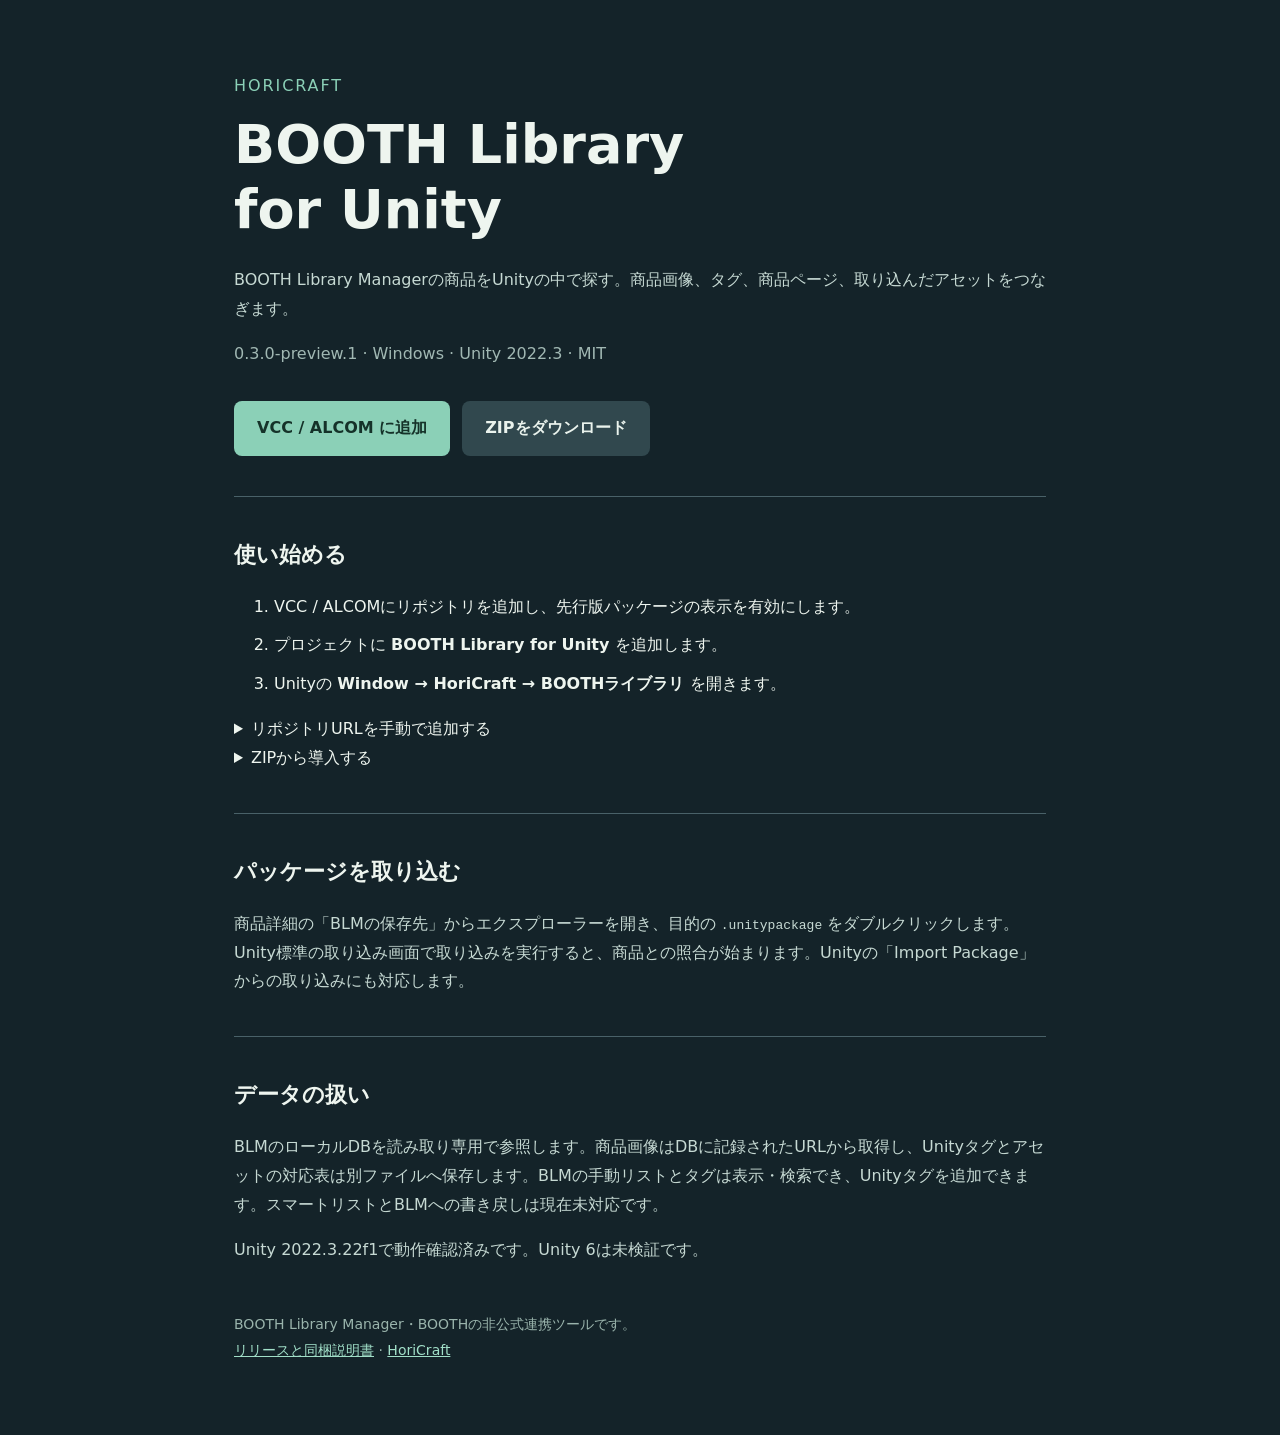
==== site/booth-library-unity/index.html @ c7d90e5e "Add BOOTH Library for Unity preview listing" ====
<!doctype html>
<html lang="ja">
<meta charset="utf-8">
<meta name="viewport" content="width=device-width, initial-scale=1">
<title>BOOTH Library for Unity | HoriCraft</title>
<style>
*{box-sizing:border-box}body{margin:0;background:#142329;color:#eef5ef;font-family:system-ui,"Yu Gothic UI",sans-serif;line-height:1.8}main{max-width:860px;margin:auto;padding:72px 24px}h1{font-size:clamp(32px,7vw,54px);line-height:1.2;margin:12px 0 24px}p{color:#c6d9d3}.brand{color:#8bd0b7;letter-spacing:.12em}.actions{display:flex;flex-wrap:wrap;gap:12px;margin:32px 0}.button{padding:13px 23px;border-radius:8px;color:#153229;background:#8bd0b7;text-decoration:none;font-weight:700}.secondary{color:#eaf3ed;background:#31484e}section{margin-top:40px;padding-top:20px;border-top:1px solid #496168}h2{font-size:22px}a{color:#a1dfc8}code{overflow-wrap:anywhere}li{margin:10px 0}.version{font-size:16px;color:#a1b8b3}footer{margin-top:48px;color:#9ab4ac;font-size:14px}
</style>
<main>
<div class="brand">HORICRAFT</div>
<h1>BOOTH Library<br>for Unity</h1>
<p>BOOTH Library Managerの商品をUnityの中で探す。商品画像、タグ、商品ページ、取り込んだアセットをつなぎます。</p>
<div class="version">0.3.0-preview.1 · Windows · Unity 2022.3 · MIT</div>
<div class="actions">
<a class="button" href="vcc://vpm/addRepo?url=https%3A%2F%2Fhoricraft.github.io%2Fvpm%2Fbooth-library-unity%2Findex.json">VCC / ALCOM に追加</a>
<a class="button secondary" href="https://github.com/HoriCraft/vpm/releases/download/booth-library-unity-v0.3.0-preview.1/com.horicraft.booth-library-unity-0.3.0-preview.1.zip">ZIPをダウンロード</a>
</div>
<section><h2>使い始める</h2>
<ol><li>VCC / ALCOMにリポジトリを追加し、先行版パッケージの表示を有効にします。</li><li>プロジェクトに <b>BOOTH Library for Unity</b> を追加します。</li><li>Unityの <b>Window → HoriCraft → BOOTHライブラリ</b> を開きます。</li></ol>
<details><summary>リポジトリURLを手動で追加する</summary><p><code>https://horicraft.github.io/vpm/booth-library-unity/index.json</code></p></details>
<details><summary>ZIPから導入する</summary><p>ZIPを展開し、中身をプロジェクトの <code>Packages/com.horicraft.booth-library-unity/</code> に置きます。<code>package.json</code> がこのフォルダーの直下にある状態にしてください。</p></details></section>
<section><h2>パッケージを取り込む</h2><p>商品詳細の「BLMの保存先」からエクスプローラーを開き、目的の <code>.unitypackage</code> をダブルクリックします。Unity標準の取り込み画面で取り込みを実行すると、商品との照合が始まります。Unityの「Import Package」からの取り込みにも対応します。</p></section>
<section><h2>データの扱い</h2><p>BLMのローカルDBを読み取り専用で参照します。商品画像はDBに記録されたURLから取得し、Unityタグとアセットの対応表は別ファイルへ保存します。BLMの手動リストとタグは表示・検索でき、Unityタグを追加できます。スマートリストとBLMへの書き戻しは現在未対応です。</p><p>Unity 2022.3.22f1で動作確認済みです。Unity 6は未検証です。</p></section>
<footer>BOOTH Library Manager・BOOTHの非公式連携ツールです。<br><a href="https://github.com/HoriCraft/vpm/releases/tag/booth-library-unity-v0.3.0-preview.1">リリースと同梱説明書</a> · <a href="https://horicraft.booth.pm/">HoriCraft</a></footer>
</main>
</html>
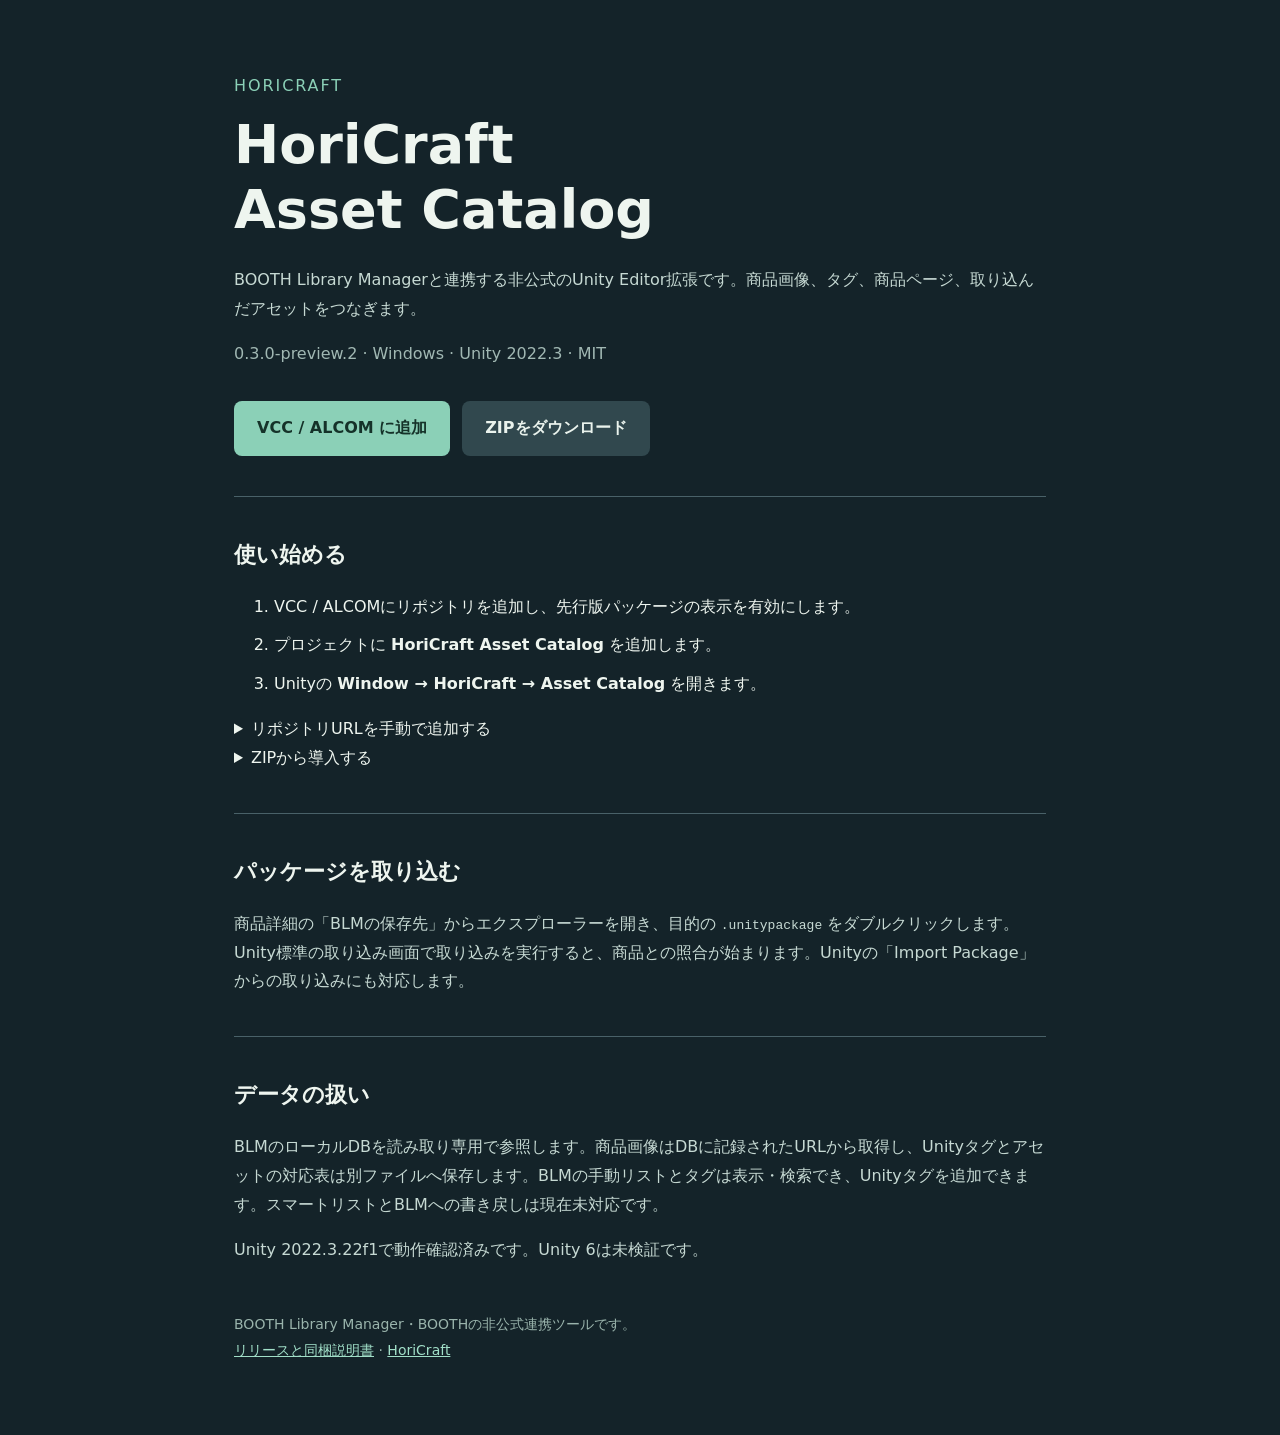
==== commit 20d370a5: "Rename tool to HoriCraft Asset Catalog" ====
--- a/site/booth-library-unity/index.html
+++ b/site/booth-library-unity/index.html
@@ -2,25 +2,25 @@
 <html lang="ja">
 <meta charset="utf-8">
 <meta name="viewport" content="width=device-width, initial-scale=1">
-<title>BOOTH Library for Unity | HoriCraft</title>
+<title>HoriCraft Asset Catalog | HoriCraft</title>
 <style>
 *{box-sizing:border-box}body{margin:0;background:#142329;color:#eef5ef;font-family:system-ui,"Yu Gothic UI",sans-serif;line-height:1.8}main{max-width:860px;margin:auto;padding:72px 24px}h1{font-size:clamp(32px,7vw,54px);line-height:1.2;margin:12px 0 24px}p{color:#c6d9d3}.brand{color:#8bd0b7;letter-spacing:.12em}.actions{display:flex;flex-wrap:wrap;gap:12px;margin:32px 0}.button{padding:13px 23px;border-radius:8px;color:#153229;background:#8bd0b7;text-decoration:none;font-weight:700}.secondary{color:#eaf3ed;background:#31484e}section{margin-top:40px;padding-top:20px;border-top:1px solid #496168}h2{font-size:22px}a{color:#a1dfc8}code{overflow-wrap:anywhere}li{margin:10px 0}.version{font-size:16px;color:#a1b8b3}footer{margin-top:48px;color:#9ab4ac;font-size:14px}
 </style>
 <main>
 <div class="brand">HORICRAFT</div>
-<h1>BOOTH Library<br>for Unity</h1>
-<p>BOOTH Library Managerの商品をUnityの中で探す。商品画像、タグ、商品ページ、取り込んだアセットをつなぎます。</p>
-<div class="version">0.3.0-preview.1 · Windows · Unity 2022.3 · MIT</div>
+<h1>HoriCraft<br>Asset Catalog</h1>
+<p>BOOTH Library Managerと連携する非公式のUnity Editor拡張です。商品画像、タグ、商品ページ、取り込んだアセットをつなぎます。</p>
+<div class="version">0.3.0-preview.2 · Windows · Unity 2022.3 · MIT</div>
 <div class="actions">
 <a class="button" href="vcc://vpm/addRepo?url=https%3A%2F%2Fhoricraft.github.io%2Fvpm%2Fbooth-library-unity%2Findex.json">VCC / ALCOM に追加</a>
-<a class="button secondary" href="https://github.com/HoriCraft/vpm/releases/download/booth-library-unity-v0.3.0-preview.1/com.horicraft.booth-library-unity-0.3.0-preview.1.zip">ZIPをダウンロード</a>
+<a class="button secondary" href="https://github.com/HoriCraft/vpm/releases/download/booth-library-unity-v0.3.0-preview.2/com.horicraft.booth-library-unity-0.3.0-preview.2.zip">ZIPをダウンロード</a>
 </div>
 <section><h2>使い始める</h2>
-<ol><li>VCC / ALCOMにリポジトリを追加し、先行版パッケージの表示を有効にします。</li><li>プロジェクトに <b>BOOTH Library for Unity</b> を追加します。</li><li>Unityの <b>Window → HoriCraft → BOOTHライブラリ</b> を開きます。</li></ol>
+<ol><li>VCC / ALCOMにリポジトリを追加し、先行版パッケージの表示を有効にします。</li><li>プロジェクトに <b>HoriCraft Asset Catalog</b> を追加します。</li><li>Unityの <b>Window → HoriCraft → Asset Catalog</b> を開きます。</li></ol>
 <details><summary>リポジトリURLを手動で追加する</summary><p><code>https://horicraft.github.io/vpm/booth-library-unity/index.json</code></p></details>
 <details><summary>ZIPから導入する</summary><p>ZIPを展開し、中身をプロジェクトの <code>Packages/com.horicraft.booth-library-unity/</code> に置きます。<code>package.json</code> がこのフォルダーの直下にある状態にしてください。</p></details></section>
 <section><h2>パッケージを取り込む</h2><p>商品詳細の「BLMの保存先」からエクスプローラーを開き、目的の <code>.unitypackage</code> をダブルクリックします。Unity標準の取り込み画面で取り込みを実行すると、商品との照合が始まります。Unityの「Import Package」からの取り込みにも対応します。</p></section>
 <section><h2>データの扱い</h2><p>BLMのローカルDBを読み取り専用で参照します。商品画像はDBに記録されたURLから取得し、Unityタグとアセットの対応表は別ファイルへ保存します。BLMの手動リストとタグは表示・検索でき、Unityタグを追加できます。スマートリストとBLMへの書き戻しは現在未対応です。</p><p>Unity 2022.3.22f1で動作確認済みです。Unity 6は未検証です。</p></section>
-<footer>BOOTH Library Manager・BOOTHの非公式連携ツールです。<br><a href="https://github.com/HoriCraft/vpm/releases/tag/booth-library-unity-v0.3.0-preview.1">リリースと同梱説明書</a> · <a href="https://horicraft.booth.pm/">HoriCraft</a></footer>
+<footer>BOOTH Library Manager・BOOTHの非公式連携ツールです。<br><a href="https://github.com/HoriCraft/vpm/releases/tag/booth-library-unity-v0.3.0-preview.2">リリースと同梱説明書</a> · <a href="https://horicraft.booth.pm/">HoriCraft</a></footer>
 </main>
 </html>
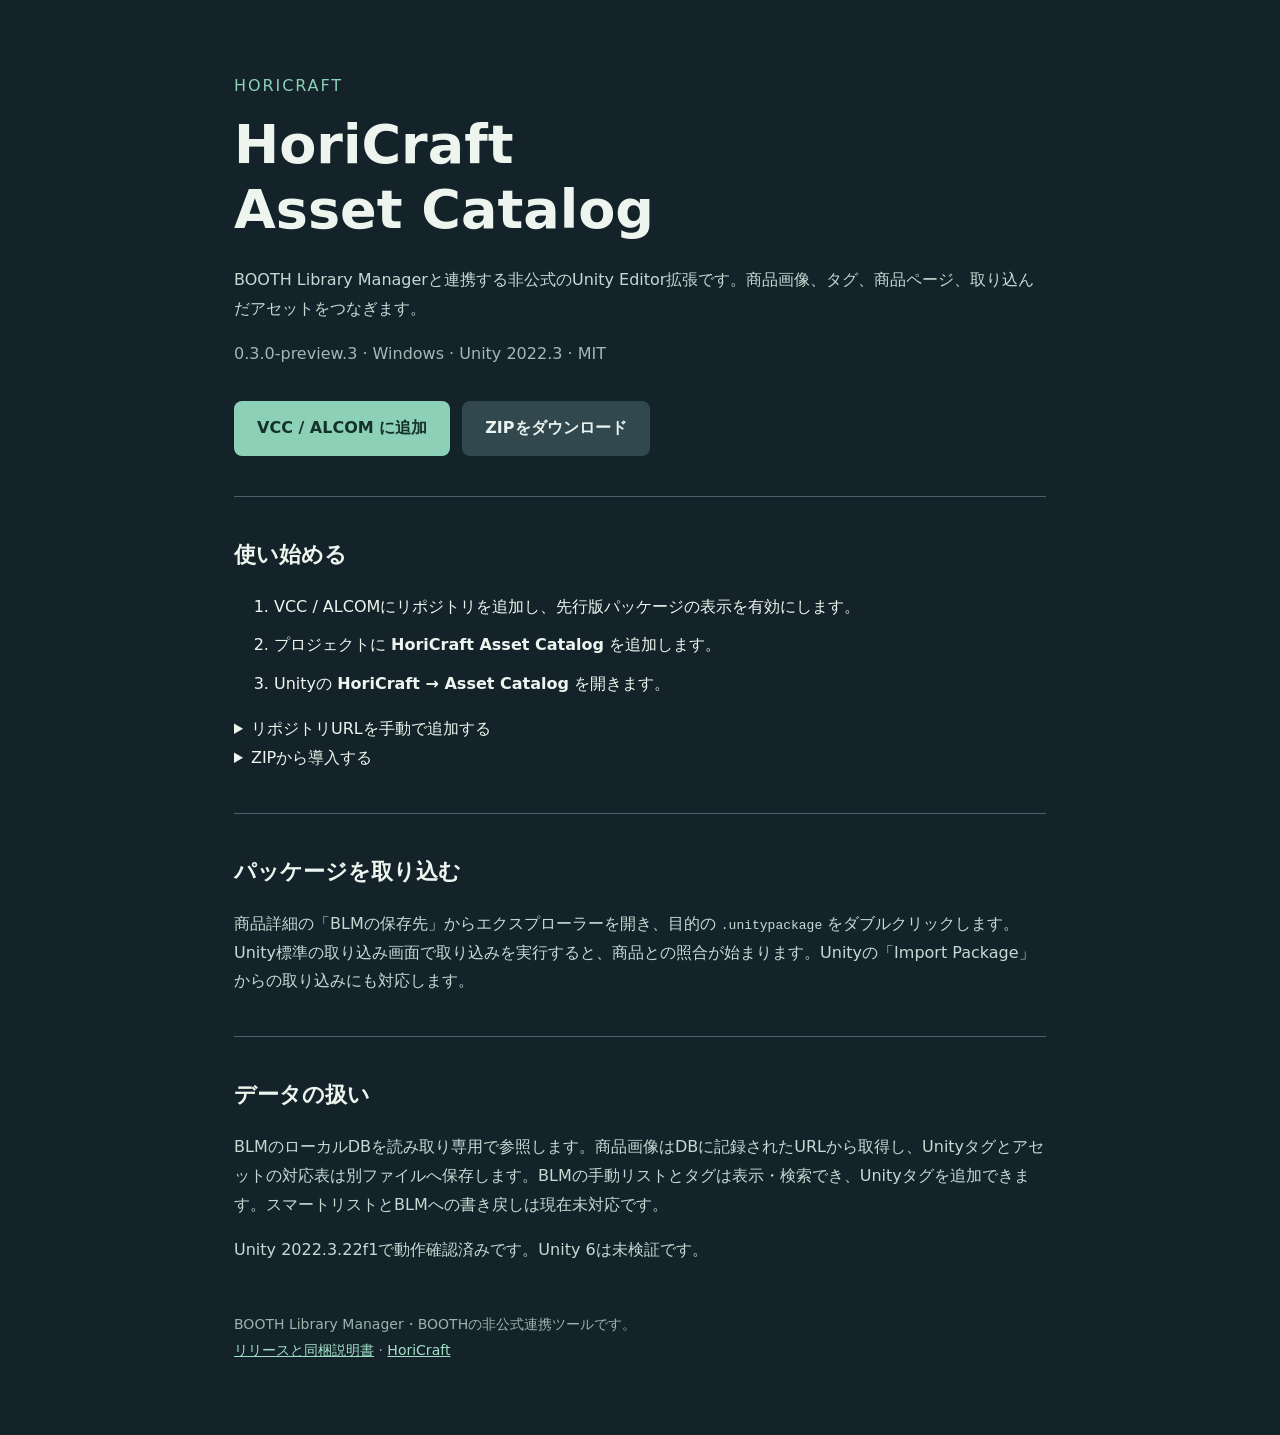
==== commit b00a1e57: "Add direct HoriCraft menu entry for Asset Catalog" ====
--- a/site/booth-library-unity/index.html
+++ b/site/booth-library-unity/index.html
@@ -10,17 +10,17 @@
 <div class="brand">HORICRAFT</div>
 <h1>HoriCraft<br>Asset Catalog</h1>
 <p>BOOTH Library Managerと連携する非公式のUnity Editor拡張です。商品画像、タグ、商品ページ、取り込んだアセットをつなぎます。</p>
-<div class="version">0.3.0-preview.2 · Windows · Unity 2022.3 · MIT</div>
+<div class="version">0.3.0-preview.3 · Windows · Unity 2022.3 · MIT</div>
 <div class="actions">
 <a class="button" href="vcc://vpm/addRepo?url=https%3A%2F%2Fhoricraft.github.io%2Fvpm%2Fbooth-library-unity%2Findex.json">VCC / ALCOM に追加</a>
-<a class="button secondary" href="https://github.com/HoriCraft/vpm/releases/download/booth-library-unity-v0.3.0-preview.2/com.horicraft.booth-library-unity-0.3.0-preview.2.zip">ZIPをダウンロード</a>
+<a class="button secondary" href="https://github.com/HoriCraft/vpm/releases/download/booth-library-unity-v0.3.0-preview.3/com.horicraft.booth-library-unity-0.3.0-preview.3.zip">ZIPをダウンロード</a>
 </div>
 <section><h2>使い始める</h2>
-<ol><li>VCC / ALCOMにリポジトリを追加し、先行版パッケージの表示を有効にします。</li><li>プロジェクトに <b>HoriCraft Asset Catalog</b> を追加します。</li><li>Unityの <b>Window → HoriCraft → Asset Catalog</b> を開きます。</li></ol>
+<ol><li>VCC / ALCOMにリポジトリを追加し、先行版パッケージの表示を有効にします。</li><li>プロジェクトに <b>HoriCraft Asset Catalog</b> を追加します。</li><li>Unityの <b>HoriCraft → Asset Catalog</b> を開きます。</li></ol>
 <details><summary>リポジトリURLを手動で追加する</summary><p><code>https://horicraft.github.io/vpm/booth-library-unity/index.json</code></p></details>
 <details><summary>ZIPから導入する</summary><p>ZIPを展開し、中身をプロジェクトの <code>Packages/com.horicraft.booth-library-unity/</code> に置きます。<code>package.json</code> がこのフォルダーの直下にある状態にしてください。</p></details></section>
 <section><h2>パッケージを取り込む</h2><p>商品詳細の「BLMの保存先」からエクスプローラーを開き、目的の <code>.unitypackage</code> をダブルクリックします。Unity標準の取り込み画面で取り込みを実行すると、商品との照合が始まります。Unityの「Import Package」からの取り込みにも対応します。</p></section>
 <section><h2>データの扱い</h2><p>BLMのローカルDBを読み取り専用で参照します。商品画像はDBに記録されたURLから取得し、Unityタグとアセットの対応表は別ファイルへ保存します。BLMの手動リストとタグは表示・検索でき、Unityタグを追加できます。スマートリストとBLMへの書き戻しは現在未対応です。</p><p>Unity 2022.3.22f1で動作確認済みです。Unity 6は未検証です。</p></section>
-<footer>BOOTH Library Manager・BOOTHの非公式連携ツールです。<br><a href="https://github.com/HoriCraft/vpm/releases/tag/booth-library-unity-v0.3.0-preview.2">リリースと同梱説明書</a> · <a href="https://horicraft.booth.pm/">HoriCraft</a></footer>
+<footer>BOOTH Library Manager・BOOTHの非公式連携ツールです。<br><a href="https://github.com/HoriCraft/vpm/releases/tag/booth-library-unity-v0.3.0-preview.3">リリースと同梱説明書</a> · <a href="https://horicraft.booth.pm/">HoriCraft</a></footer>
 </main>
 </html>
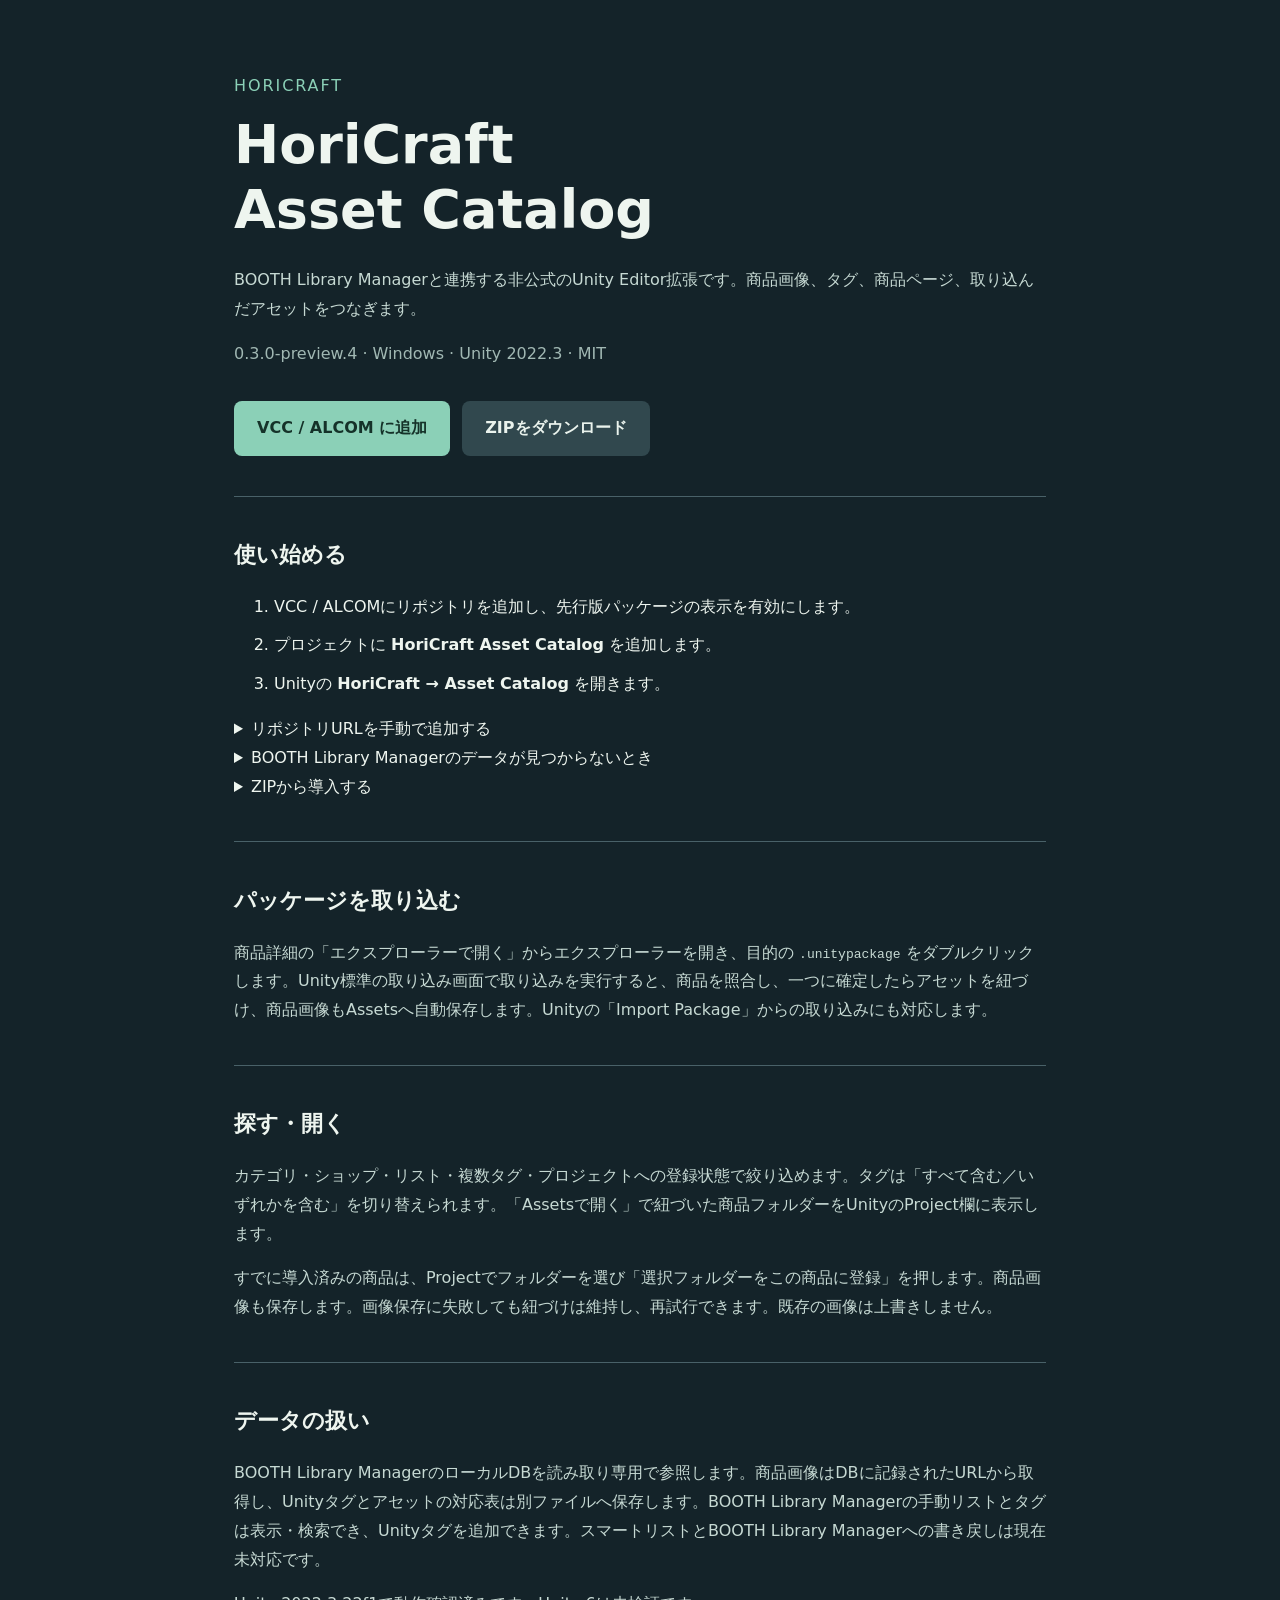
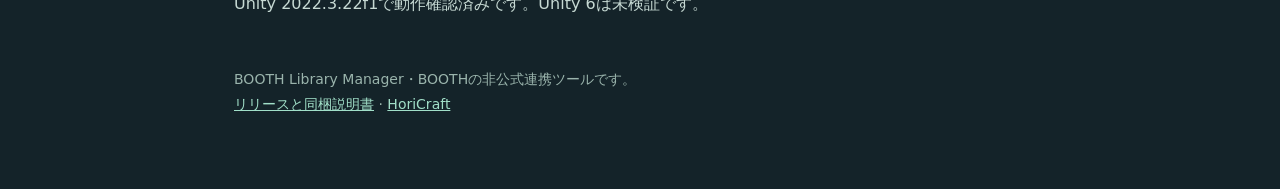
==== commit 790cff41: "Release Asset Catalog preview.4 with automatic setup and filters" ====
--- a/site/booth-library-unity/index.html
+++ b/site/booth-library-unity/index.html
@@ -10,17 +10,19 @@
 <div class="brand">HORICRAFT</div>
 <h1>HoriCraft<br>Asset Catalog</h1>
 <p>BOOTH Library Managerと連携する非公式のUnity Editor拡張です。商品画像、タグ、商品ページ、取り込んだアセットをつなぎます。</p>
-<div class="version">0.3.0-preview.3 · Windows · Unity 2022.3 · MIT</div>
+<div class="version">0.3.0-preview.4 · Windows · Unity 2022.3 · MIT</div>
 <div class="actions">
 <a class="button" href="vcc://vpm/addRepo?url=https%3A%2F%2Fhoricraft.github.io%2Fvpm%2Fbooth-library-unity%2Findex.json">VCC / ALCOM に追加</a>
-<a class="button secondary" href="https://github.com/HoriCraft/vpm/releases/download/booth-library-unity-v0.3.0-preview.3/com.horicraft.booth-library-unity-0.3.0-preview.3.zip">ZIPをダウンロード</a>
+<a class="button secondary" href="https://github.com/HoriCraft/vpm/releases/download/booth-library-unity-v0.3.0-preview.4/com.horicraft.booth-library-unity-0.3.0-preview.4.zip">ZIPをダウンロード</a>
 </div>
 <section><h2>使い始める</h2>
 <ol><li>VCC / ALCOMにリポジトリを追加し、先行版パッケージの表示を有効にします。</li><li>プロジェクトに <b>HoriCraft Asset Catalog</b> を追加します。</li><li>Unityの <b>HoriCraft → Asset Catalog</b> を開きます。</li></ol>
 <details><summary>リポジトリURLを手動で追加する</summary><p><code>https://horicraft.github.io/vpm/booth-library-unity/index.json</code></p></details>
+<details><summary>BOOTH Library Managerのデータが見つからないとき</summary><p>Asset Catalog上部の「BOOTH Library Managerのデータ」を開き、「標準の場所を使う」を押します。手動で選ぶファイルは、BOOTH Library Managerの管理ファイル <code>data.db</code> です。</p><p>標準の場所: <code>%APPDATA%\pm.booth.library-manager\data.db</code></p><p>「場所をコピー」でパスをコピーし、「data.db を選ぶ…」のファイル名欄へ貼り付けても開けます。BOOTH Library Managerをまだ使っていない場合は、一度起動して商品を登録してください。DBは読み取り専用で参照します。</p></details>
 <details><summary>ZIPから導入する</summary><p>ZIPを展開し、中身をプロジェクトの <code>Packages/com.horicraft.booth-library-unity/</code> に置きます。<code>package.json</code> がこのフォルダーの直下にある状態にしてください。</p></details></section>
-<section><h2>パッケージを取り込む</h2><p>商品詳細の「BLMの保存先」からエクスプローラーを開き、目的の <code>.unitypackage</code> をダブルクリックします。Unity標準の取り込み画面で取り込みを実行すると、商品との照合が始まります。Unityの「Import Package」からの取り込みにも対応します。</p></section>
-<section><h2>データの扱い</h2><p>BLMのローカルDBを読み取り専用で参照します。商品画像はDBに記録されたURLから取得し、Unityタグとアセットの対応表は別ファイルへ保存します。BLMの手動リストとタグは表示・検索でき、Unityタグを追加できます。スマートリストとBLMへの書き戻しは現在未対応です。</p><p>Unity 2022.3.22f1で動作確認済みです。Unity 6は未検証です。</p></section>
-<footer>BOOTH Library Manager・BOOTHの非公式連携ツールです。<br><a href="https://github.com/HoriCraft/vpm/releases/tag/booth-library-unity-v0.3.0-preview.3">リリースと同梱説明書</a> · <a href="https://horicraft.booth.pm/">HoriCraft</a></footer>
+<section><h2>パッケージを取り込む</h2><p>商品詳細の「エクスプローラーで開く」からエクスプローラーを開き、目的の <code>.unitypackage</code> をダブルクリックします。Unity標準の取り込み画面で取り込みを実行すると、商品を照合し、一つに確定したらアセットを紐づけ、商品画像もAssetsへ自動保存します。Unityの「Import Package」からの取り込みにも対応します。</p></section>
+<section><h2>探す・開く</h2><p>カテゴリ・ショップ・リスト・複数タグ・プロジェクトへの登録状態で絞り込めます。タグは「すべて含む／いずれかを含む」を切り替えられます。「Assetsで開く」で紐づいた商品フォルダーをUnityのProject欄に表示します。</p><p>すでに導入済みの商品は、Projectでフォルダーを選び「選択フォルダーをこの商品に登録」を押します。商品画像も保存します。画像保存に失敗しても紐づけは維持し、再試行できます。既存の画像は上書きしません。</p></section>
+<section><h2>データの扱い</h2><p>BOOTH Library ManagerのローカルDBを読み取り専用で参照します。商品画像はDBに記録されたURLから取得し、Unityタグとアセットの対応表は別ファイルへ保存します。BOOTH Library Managerの手動リストとタグは表示・検索でき、Unityタグを追加できます。スマートリストとBOOTH Library Managerへの書き戻しは現在未対応です。</p><p>Unity 2022.3.22f1で動作確認済みです。Unity 6は未検証です。</p></section>
+<footer>BOOTH Library Manager・BOOTHの非公式連携ツールです。<br><a href="https://github.com/HoriCraft/vpm/releases/tag/booth-library-unity-v0.3.0-preview.4">リリースと同梱説明書</a> · <a href="https://horicraft.booth.pm/">HoriCraft</a></footer>
 </main>
 </html>
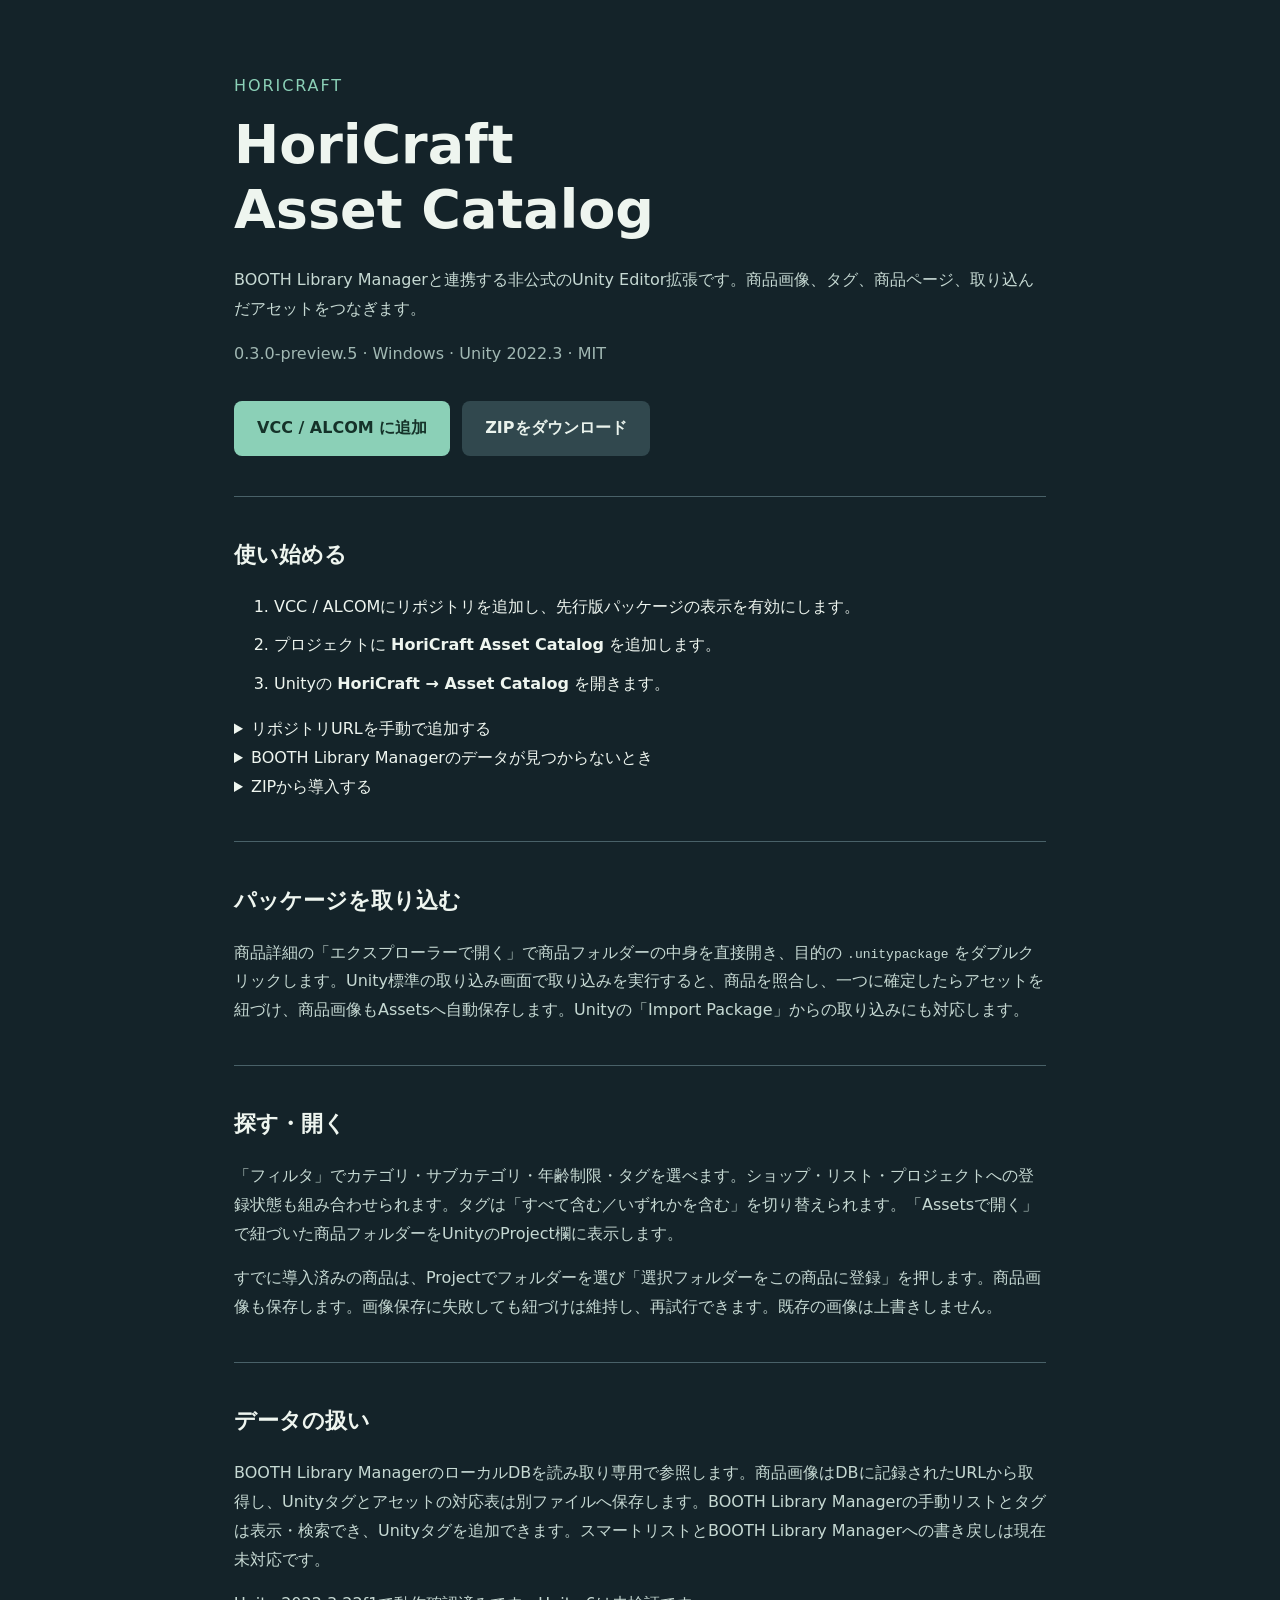
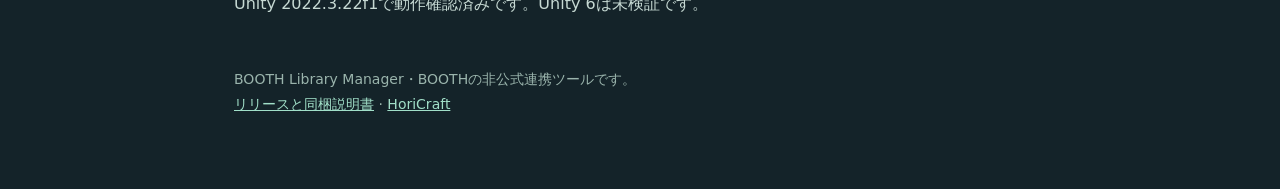
==== commit bb823d05: "Release Asset Catalog preview.5 with revised filters and folder navigation" ====
--- a/site/booth-library-unity/index.html
+++ b/site/booth-library-unity/index.html
@@ -10,19 +10,19 @@
 <div class="brand">HORICRAFT</div>
 <h1>HoriCraft<br>Asset Catalog</h1>
 <p>BOOTH Library Managerと連携する非公式のUnity Editor拡張です。商品画像、タグ、商品ページ、取り込んだアセットをつなぎます。</p>
-<div class="version">0.3.0-preview.4 · Windows · Unity 2022.3 · MIT</div>
+<div class="version">0.3.0-preview.5 · Windows · Unity 2022.3 · MIT</div>
 <div class="actions">
 <a class="button" href="vcc://vpm/addRepo?url=https%3A%2F%2Fhoricraft.github.io%2Fvpm%2Fbooth-library-unity%2Findex.json">VCC / ALCOM に追加</a>
-<a class="button secondary" href="https://github.com/HoriCraft/vpm/releases/download/booth-library-unity-v0.3.0-preview.4/com.horicraft.booth-library-unity-0.3.0-preview.4.zip">ZIPをダウンロード</a>
+<a class="button secondary" href="https://github.com/HoriCraft/vpm/releases/download/booth-library-unity-v0.3.0-preview.5/com.horicraft.booth-library-unity-0.3.0-preview.5.zip">ZIPをダウンロード</a>
 </div>
 <section><h2>使い始める</h2>
 <ol><li>VCC / ALCOMにリポジトリを追加し、先行版パッケージの表示を有効にします。</li><li>プロジェクトに <b>HoriCraft Asset Catalog</b> を追加します。</li><li>Unityの <b>HoriCraft → Asset Catalog</b> を開きます。</li></ol>
 <details><summary>リポジトリURLを手動で追加する</summary><p><code>https://horicraft.github.io/vpm/booth-library-unity/index.json</code></p></details>
 <details><summary>BOOTH Library Managerのデータが見つからないとき</summary><p>Asset Catalog上部の「BOOTH Library Managerのデータ」を開き、「標準の場所を使う」を押します。手動で選ぶファイルは、BOOTH Library Managerの管理ファイル <code>data.db</code> です。</p><p>標準の場所: <code>%APPDATA%\pm.booth.library-manager\data.db</code></p><p>「場所をコピー」でパスをコピーし、「data.db を選ぶ…」のファイル名欄へ貼り付けても開けます。BOOTH Library Managerをまだ使っていない場合は、一度起動して商品を登録してください。DBは読み取り専用で参照します。</p></details>
 <details><summary>ZIPから導入する</summary><p>ZIPを展開し、中身をプロジェクトの <code>Packages/com.horicraft.booth-library-unity/</code> に置きます。<code>package.json</code> がこのフォルダーの直下にある状態にしてください。</p></details></section>
-<section><h2>パッケージを取り込む</h2><p>商品詳細の「エクスプローラーで開く」からエクスプローラーを開き、目的の <code>.unitypackage</code> をダブルクリックします。Unity標準の取り込み画面で取り込みを実行すると、商品を照合し、一つに確定したらアセットを紐づけ、商品画像もAssetsへ自動保存します。Unityの「Import Package」からの取り込みにも対応します。</p></section>
-<section><h2>探す・開く</h2><p>カテゴリ・ショップ・リスト・複数タグ・プロジェクトへの登録状態で絞り込めます。タグは「すべて含む／いずれかを含む」を切り替えられます。「Assetsで開く」で紐づいた商品フォルダーをUnityのProject欄に表示します。</p><p>すでに導入済みの商品は、Projectでフォルダーを選び「選択フォルダーをこの商品に登録」を押します。商品画像も保存します。画像保存に失敗しても紐づけは維持し、再試行できます。既存の画像は上書きしません。</p></section>
+<section><h2>パッケージを取り込む</h2><p>商品詳細の「エクスプローラーで開く」で商品フォルダーの中身を直接開き、目的の <code>.unitypackage</code> をダブルクリックします。Unity標準の取り込み画面で取り込みを実行すると、商品を照合し、一つに確定したらアセットを紐づけ、商品画像もAssetsへ自動保存します。Unityの「Import Package」からの取り込みにも対応します。</p></section>
+<section><h2>探す・開く</h2><p>「フィルタ」でカテゴリ・サブカテゴリ・年齢制限・タグを選べます。ショップ・リスト・プロジェクトへの登録状態も組み合わせられます。タグは「すべて含む／いずれかを含む」を切り替えられます。「Assetsで開く」で紐づいた商品フォルダーをUnityのProject欄に表示します。</p><p>すでに導入済みの商品は、Projectでフォルダーを選び「選択フォルダーをこの商品に登録」を押します。商品画像も保存します。画像保存に失敗しても紐づけは維持し、再試行できます。既存の画像は上書きしません。</p></section>
 <section><h2>データの扱い</h2><p>BOOTH Library ManagerのローカルDBを読み取り専用で参照します。商品画像はDBに記録されたURLから取得し、Unityタグとアセットの対応表は別ファイルへ保存します。BOOTH Library Managerの手動リストとタグは表示・検索でき、Unityタグを追加できます。スマートリストとBOOTH Library Managerへの書き戻しは現在未対応です。</p><p>Unity 2022.3.22f1で動作確認済みです。Unity 6は未検証です。</p></section>
-<footer>BOOTH Library Manager・BOOTHの非公式連携ツールです。<br><a href="https://github.com/HoriCraft/vpm/releases/tag/booth-library-unity-v0.3.0-preview.4">リリースと同梱説明書</a> · <a href="https://horicraft.booth.pm/">HoriCraft</a></footer>
+<footer>BOOTH Library Manager・BOOTHの非公式連携ツールです。<br><a href="https://github.com/HoriCraft/vpm/releases/tag/booth-library-unity-v0.3.0-preview.5">リリースと同梱説明書</a> · <a href="https://horicraft.booth.pm/">HoriCraft</a></footer>
 </main>
 </html>
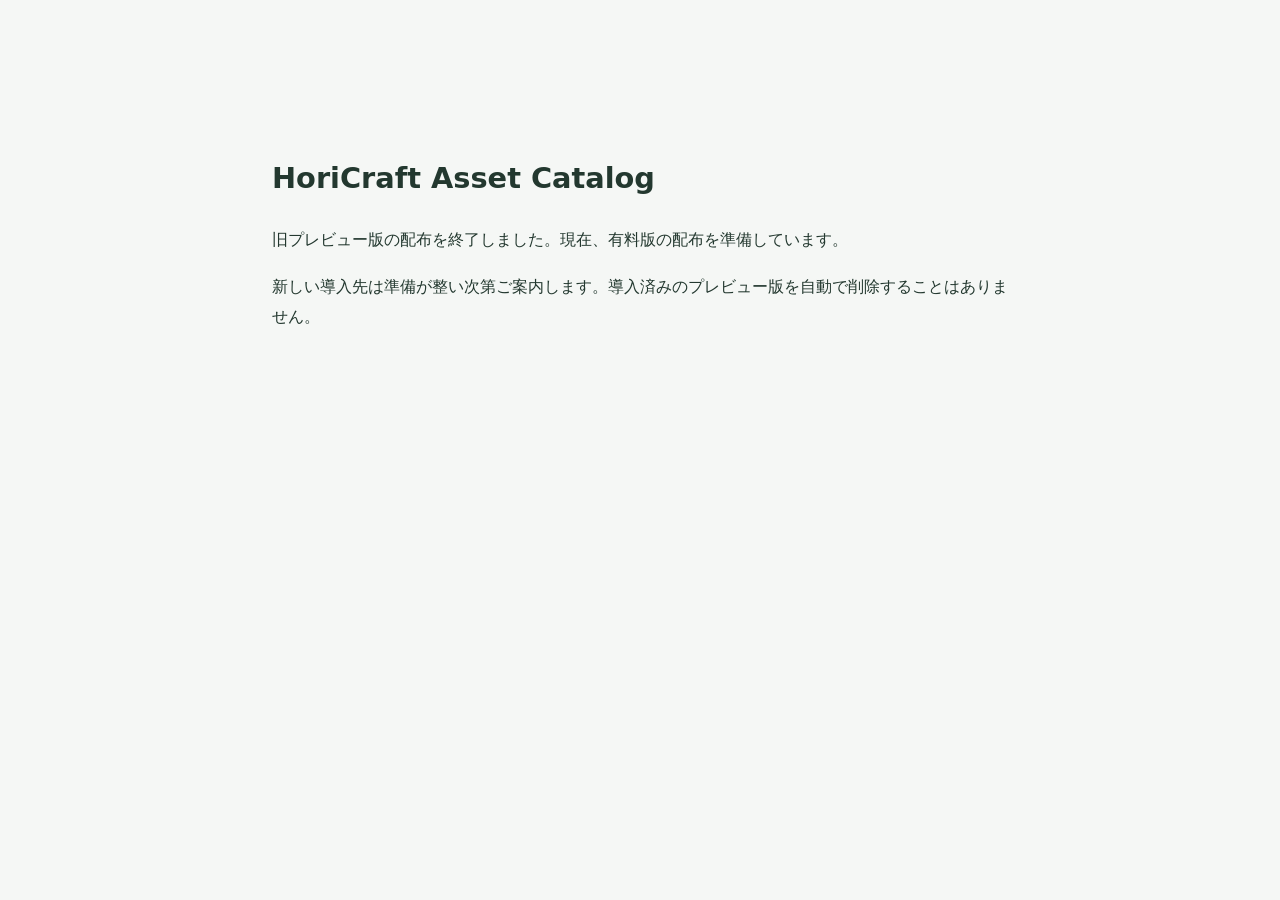
==== commit 2c4c16c7: "Withdraw Asset Catalog preview distribution" ====
--- a/site/booth-library-unity/index.html
+++ b/site/booth-library-unity/index.html
@@ -1,28 +1,2 @@
 <!doctype html>
-<html lang="ja">
-<meta charset="utf-8">
-<meta name="viewport" content="width=device-width, initial-scale=1">
-<title>HoriCraft Asset Catalog | HoriCraft</title>
-<style>
-*{box-sizing:border-box}body{margin:0;background:#142329;color:#eef5ef;font-family:system-ui,"Yu Gothic UI",sans-serif;line-height:1.8}main{max-width:860px;margin:auto;padding:72px 24px}h1{font-size:clamp(32px,7vw,54px);line-height:1.2;margin:12px 0 24px}p{color:#c6d9d3}.brand{color:#8bd0b7;letter-spacing:.12em}.actions{display:flex;flex-wrap:wrap;gap:12px;margin:32px 0}.button{padding:13px 23px;border-radius:8px;color:#153229;background:#8bd0b7;text-decoration:none;font-weight:700}.secondary{color:#eaf3ed;background:#31484e}section{margin-top:40px;padding-top:20px;border-top:1px solid #496168}h2{font-size:22px}a{color:#a1dfc8}code{overflow-wrap:anywhere}li{margin:10px 0}.version{font-size:16px;color:#a1b8b3}footer{margin-top:48px;color:#9ab4ac;font-size:14px}
-</style>
-<main>
-<div class="brand">HORICRAFT</div>
-<h1>HoriCraft<br>Asset Catalog</h1>
-<p>BOOTH Library Managerと連携する非公式のUnity Editor拡張です。商品画像、タグ、商品ページ、取り込んだアセットをつなぎます。</p>
-<div class="version">0.3.0-preview.5 · Windows · Unity 2022.3 · MIT</div>
-<div class="actions">
-<a class="button" href="vcc://vpm/addRepo?url=https%3A%2F%2Fhoricraft.github.io%2Fvpm%2Fbooth-library-unity%2Findex.json">VCC / ALCOM に追加</a>
-<a class="button secondary" href="https://github.com/HoriCraft/vpm/releases/download/booth-library-unity-v0.3.0-preview.5/com.horicraft.booth-library-unity-0.3.0-preview.5.zip">ZIPをダウンロード</a>
-</div>
-<section><h2>使い始める</h2>
-<ol><li>VCC / ALCOMにリポジトリを追加し、先行版パッケージの表示を有効にします。</li><li>プロジェクトに <b>HoriCraft Asset Catalog</b> を追加します。</li><li>Unityの <b>HoriCraft → Asset Catalog</b> を開きます。</li></ol>
-<details><summary>リポジトリURLを手動で追加する</summary><p><code>https://horicraft.github.io/vpm/booth-library-unity/index.json</code></p></details>
-<details><summary>BOOTH Library Managerのデータが見つからないとき</summary><p>Asset Catalog上部の「BOOTH Library Managerのデータ」を開き、「標準の場所を使う」を押します。手動で選ぶファイルは、BOOTH Library Managerの管理ファイル <code>data.db</code> です。</p><p>標準の場所: <code>%APPDATA%\pm.booth.library-manager\data.db</code></p><p>「場所をコピー」でパスをコピーし、「data.db を選ぶ…」のファイル名欄へ貼り付けても開けます。BOOTH Library Managerをまだ使っていない場合は、一度起動して商品を登録してください。DBは読み取り専用で参照します。</p></details>
-<details><summary>ZIPから導入する</summary><p>ZIPを展開し、中身をプロジェクトの <code>Packages/com.horicraft.booth-library-unity/</code> に置きます。<code>package.json</code> がこのフォルダーの直下にある状態にしてください。</p></details></section>
-<section><h2>パッケージを取り込む</h2><p>商品詳細の「エクスプローラーで開く」で商品フォルダーの中身を直接開き、目的の <code>.unitypackage</code> をダブルクリックします。Unity標準の取り込み画面で取り込みを実行すると、商品を照合し、一つに確定したらアセットを紐づけ、商品画像もAssetsへ自動保存します。Unityの「Import Package」からの取り込みにも対応します。</p></section>
-<section><h2>探す・開く</h2><p>「フィルタ」でカテゴリ・サブカテゴリ・年齢制限・タグを選べます。ショップ・リスト・プロジェクトへの登録状態も組み合わせられます。タグは「すべて含む／いずれかを含む」を切り替えられます。「Assetsで開く」で紐づいた商品フォルダーをUnityのProject欄に表示します。</p><p>すでに導入済みの商品は、Projectでフォルダーを選び「選択フォルダーをこの商品に登録」を押します。商品画像も保存します。画像保存に失敗しても紐づけは維持し、再試行できます。既存の画像は上書きしません。</p></section>
-<section><h2>データの扱い</h2><p>BOOTH Library ManagerのローカルDBを読み取り専用で参照します。商品画像はDBに記録されたURLから取得し、Unityタグとアセットの対応表は別ファイルへ保存します。BOOTH Library Managerの手動リストとタグは表示・検索でき、Unityタグを追加できます。スマートリストとBOOTH Library Managerへの書き戻しは現在未対応です。</p><p>Unity 2022.3.22f1で動作確認済みです。Unity 6は未検証です。</p></section>
-<footer>BOOTH Library Manager・BOOTHの非公式連携ツールです。<br><a href="https://github.com/HoriCraft/vpm/releases/tag/booth-library-unity-v0.3.0-preview.5">リリースと同梱説明書</a> · <a href="https://horicraft.booth.pm/">HoriCraft</a></footer>
-</main>
-</html>
+<html lang="ja"><meta charset="utf-8"><meta name="viewport" content="width=device-width,initial-scale=1"><title>HoriCraft Asset Catalog — 配布準備中</title><style>body{font-family:system-ui,sans-serif;max-width:46rem;margin:12vh auto;padding:24px;line-height:1.9;background:#f5f7f5;color:#23382f}h1{font-size:1.8rem}</style><main><h1>HoriCraft Asset Catalog</h1><p>旧プレビュー版の配布を終了しました。現在、有料版の配布を準備しています。</p><p>新しい導入先は準備が整い次第ご案内します。導入済みのプレビュー版を自動で削除することはありません。</p></main></html>
